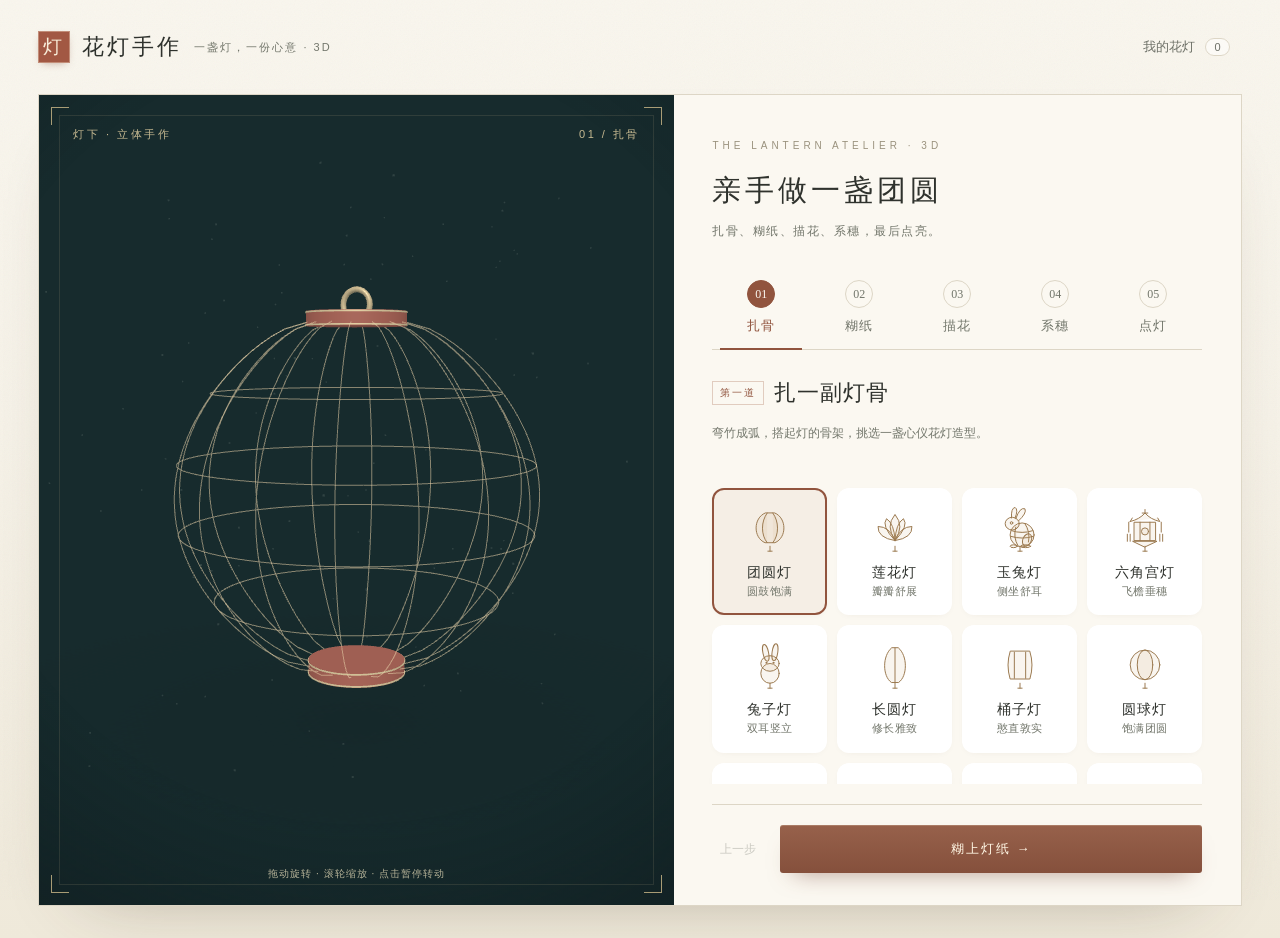
==== xhs/minitools/huadeng3d/index.html @ 3a59b7cd "花灯" ====
<!doctype html>
<html lang="zh-CN">
  <head>
    <meta charset="UTF-8" />
    <meta name="viewport" content="width=device-width, initial-scale=1.0, maximum-scale=1.0, user-scalable=no, viewport-fit=cover" />
    <title>花灯手作 · 3D 立体版</title>
    <link rel="stylesheet" href="style.css?v=20260917-result1" />
    <style>
      #artwork3d { width: 100%; height: 100%; display: block; touch-action: pan-y; cursor: grab; }
      #artwork3d:active { cursor: grabbing; }
    </style>
    <script defer src="three.min.js"></script>
    <script defer src="lantern3d.js?v=20260917-export-glow1"></script>
    <script defer src="app3d.js?v=20260917-light-first1"></script>
    <script defer src="music.js?v=20260917-music9"></script>
  </head>
  <body>
    <main class="studio">
      <header class="header">
        <div class="brand"><span class="seal">灯</span>花灯手作<small>一盏灯，一份心意 · 3D</small></div>
        <button class="quiet" id="collectionButton">我的花灯 <span id="count">0</span></button>
      </header>

      <section class="workspace" id="workshop">
        <section class="result-preview" id="resultPreview" aria-label="花灯纪念图" hidden>
          <p class="result-status" id="resultStatus" role="status">正在生成纪念图…</p>
          <img id="resultImage" width="1600" height="2000" alt="点亮后的花灯纪念图" hidden />
        </section>
        <div class="stage" id="stage">
          <div class="stage-heading"><span>灯下 · 立体手作</span><span id="stageLabel">01 / 扎灯骨</span></div>
          <div class="artwork" id="artwork"><canvas id="artwork3d"></canvas></div>
          <div class="stage-vignette" aria-hidden="true"></div>
          <div class="stage-hint" id="stageHint">拖动旋转·双指缩放·点击暂停转动</div>
        </div>

        <section class="workbench" aria-label="制作步骤">
          <div class="intro"><span class="eyebrow">THE LANTERN ATELIER · 3D</span><h2>亲手做一盏团圆</h2><p>扎骨、糊纸、描花、系穗，最后点亮。</p></div>
          <nav class="steps" id="steps" aria-label="制作进度"></nav>
          <div class="step-content">
            <div class="step-heading"><span id="stepNumber">第一道</span><h3 id="stepTitle">扎一副灯骨</h3></div>
            <p class="step-description" id="stepDescription"></p>
            <div class="options" id="options"></div>
            <div class="option-scrollbar" id="optionScrollbar" aria-hidden="true" hidden><span id="optionScrollThumb"></span></div>
            <div class="wish-fields" id="wishFields" hidden>
              <label for="lanternName">花灯名字</label>
              <input id="lanternName" maxlength="16" placeholder="春风照晚归" />
              <label for="blessing">心愿祝福</label>
              <input id="blessing" maxlength="32" placeholder="愿每次出发，都有温暖相伴" />
            </div>
          </div>
          <footer class="workbench-footer">
            <button class="back" id="backButton">上一步</button>
            <button class="primary" id="nextButton">糊上灯纸 <span>→</span></button>
            <button class="primary" id="generateButton" hidden>生成图片 →</button>
          </footer>
          <div class="result-actions" id="resultActions" hidden>
            <button class="primary" id="downloadButton">保存高清纪念图 ↓</button>
            <button class="quiet" id="saveButton">收入收藏</button>
            <button class="quiet" id="restartButton">再做一盏</button>
          </div>
        </section>
      </section>

      <section class="collection" id="collection" hidden>
        <div class="collection-heading"><div><span class="eyebrow">MY LANTERNS</span><h2>灯火可亲</h2></div><button class="quiet" id="returnButton">返回手作 →</button></div>
        <div class="collection-grid" id="collectionGrid"></div>
      </section>
      <div class="toast" id="toast" role="status" aria-live="polite"></div>
    </main>
  </body>
</html>
---- xhs/minitools/huadeng3d/style.css ----
/* 花灯手作 · 3D —— 纸墨文人风精修 */
:root {
  color-scheme: light;
  --paper: #f6f2e8;
  --card: #fbf8f1;
  --ink: #2f322d;
  --muted: #72766b;
  --line: #ddd6c6;
  --line-strong: #c8bfa9;
  --accent: #91543e;
  --accent-deep: #6f3e2c;
  --accent-wash: rgba(145, 84, 62, .07);
  --gold: #b69760;
  --stage-gold: #cfbb8a;
  --serif: 'Songti SC', 'STSong', 'SimSun', 'Noto Serif CJK SC', Georgia, serif;
  --sans: 'PingFang SC', 'Microsoft YaHei', 'Helvetica Neue', Arial, sans-serif;
  --ease: cubic-bezier(.22, .61, .36, 1);
}

* { box-sizing: border-box; }
[hidden] { display: none !important; }
body {
  margin: 0; min-height: 100vh;
  color: var(--ink); font-family: var(--sans);
  background: linear-gradient(180deg, #f9f6ee 0%, var(--paper) 46%, #efe9da 100%);
}
/* 极细的纸张肌理，让底色不再是纯平色 */
body::before {
  content: ''; position: fixed; top: 0; right: 0; bottom: 0; left: 0; z-index: 0; pointer-events: none;
  background-image: url("data:image/svg+xml,%3Csvg xmlns='http://www.w3.org/2000/svg' width='160' height='160'%3E%3Cfilter id='n'%3E%3CfeTurbulence type='fractalNoise' baseFrequency='0.85' numOctaves='2' stitchTiles='stitch'/%3E%3C/filter%3E%3Crect width='160' height='160' filter='url(%23n)' opacity='0.04'/%3E%3C/svg%3E");
}
button, input { font: inherit; }
button, a { -webkit-tap-highlight-color: transparent; }
button { cursor: pointer; border: 0; background: none; color: inherit; }
button:disabled { opacity: .35; cursor: default; }
button:focus, button:focus-visible, a:focus, a:focus-visible { outline: 2px solid var(--accent); outline-offset: 4px; }
.studio { position: relative; z-index: 1; max-width: 1400px; margin: auto; padding: 0 3vw 32px; padding: 0 clamp(24px, 3vw, 42px) 32px; }

/* ---------- 页头 ---------- */
.header { height: 94px; display: flex; align-items: center; justify-content: space-between; }
.brand { display: flex; align-items: center; gap: 12px; color: var(--ink); text-decoration: none; font-family: var(--serif); font-size: 22px; letter-spacing: 3px; transition: opacity .2s var(--ease); }
.brand:hover { opacity: .82; }
.seal {
  display: inline-grid; place-items: center; min-width: 30px;
  background: #a25843; color: #f8ecd8; padding: 3px 5px; font-size: 19px;
  box-shadow: inset 0 0 0 1px rgba(255, 240, 220, .35), 0 3px 8px -4px rgba(120, 60, 40, .5);
}
.brand small { font-family: var(--sans); color: var(--muted); font-size: 11px; letter-spacing: 2px; margin-left: 14px; }
.quiet { color: #6e7168; padding: 12px; font-size: 13px; transition: color .2s var(--ease); }
.quiet:hover { color: var(--accent); }
#count { margin-left: 7px; border: 1px solid var(--line); background: rgba(255, 255, 255, .5); padding: 2px 8px; border-radius: 20px; font-size: 11px; }

/* ---------- 展示舞台（3D 渲染区） ---------- */
.workspace {
  display: grid; grid-template-columns: 1.12fr 1fr; min-height: 700px;
  border: 1px solid var(--line); background: var(--card);
  box-shadow: 0 30px 70px -50px rgba(70, 55, 35, .45);
}
.stage { position: relative; min-width: 0; overflow: hidden; background: #172b2d; display: flex; flex-direction: column; align-items: center; }
/* 暗角渐晕，让视线聚在灯体上 */
.stage-vignette { position: absolute; top: 0; right: 0; bottom: 0; left: 0; z-index: 0; pointer-events: none; background: radial-gradient(120% 92% at 50% 42%, transparent 52%, rgba(5, 13, 16, .55) 100%); }
/* 装裱式边框：外层四角记号 + 内层细线 */
.stage::after { content: ''; position: absolute; top: 20px; right: 20px; bottom: 20px; left: 20px; border: 1px solid rgba(213, 195, 147, .13); pointer-events: none; z-index: 1; }
.stage::before {
  content: ''; position: absolute; top: 12px; right: 12px; bottom: 12px; left: 12px; z-index: 1; pointer-events: none; opacity: .8;
  background:
    linear-gradient(var(--stage-gold), var(--stage-gold)) left top / 18px 1px,
    linear-gradient(var(--stage-gold), var(--stage-gold)) left top / 1px 18px,
    linear-gradient(var(--stage-gold), var(--stage-gold)) right top / 18px 1px,
    linear-gradient(var(--stage-gold), var(--stage-gold)) right top / 1px 18px,
    linear-gradient(var(--stage-gold), var(--stage-gold)) left bottom / 18px 1px,
    linear-gradient(var(--stage-gold), var(--stage-gold)) left bottom / 1px 18px,
    linear-gradient(var(--stage-gold), var(--stage-gold)) right bottom / 18px 1px,
    linear-gradient(var(--stage-gold), var(--stage-gold)) right bottom / 1px 18px;
  background-repeat: no-repeat;
}
.stage-heading { position: absolute; top: 32px; left: 34px; right: 34px; z-index: 1; display: flex; justify-content: space-between; color: #c6b991; font-size: 11px; letter-spacing: 2.5px; }
.stage-hint { position: absolute; bottom: 24px; left: 16px; right: 16px; text-align: center; color: #b5b297; font-size: 10px; letter-spacing: 1px; z-index: 1; pointer-events: none; }
.artwork { position: relative; width: 100%; height: 620px; flex: 1 1 auto; min-height: 0; margin-top: 14px; touch-action: pan-y; }
.artwork svg { width: 100%; height: 100%; display: block; }
.stage-caption { position: relative; z-index: 1; color: #eddfbc; text-align: center; flex: 0 0 auto; margin: 0 32px 72px; max-width: calc(100% - 64px); overflow-wrap: anywhere; }
.stage-caption h1 { font-family: var(--serif); font-weight: 400; font-size: 25px; letter-spacing: 5px; margin: 0 0 12px; }
.stage-caption p { color: #a6ad9c; font-size: 12px; letter-spacing: 1.5px; margin: 0; line-height: 1.7; }
.suspended { transform-origin: 300px 28px; animation: sway 7s ease-in-out infinite; }
.tassel-swing { transform-origin: 300px 436px; animation: sway 4.4s ease-in-out infinite reverse; }
.illuminate .suspended { animation: ignite 1.4s ease-out, sway 7s 1.4s ease-in-out infinite; }
@keyframes sway { 0%, 100% { transform: rotate(-.6deg); } 50% { transform: rotate(.6deg); } }
@keyframes ignite { from { filter: brightness(.4); } 60% { filter: brightness(1.25); } to { filter: brightness(1); } }

/* ---------- 工作台 ---------- */
.workbench { display: flex; flex-direction: column; padding: 40px 3vw 32px; padding: 40px clamp(24px, 3vw, 44px) 32px; min-width: 0; }
.eyebrow { font-size: 10px; color: #9a927e; letter-spacing: 4px; }
.intro h2 { font-family: var(--serif); font-size: 29px; font-weight: 400; letter-spacing: 4px; margin: 18px 0 12px; }
.intro p { color: var(--muted); font-size: 12px; letter-spacing: 1.5px; }
.steps { display: flex; margin: 28px 0; border-bottom: 1px solid var(--line); }
.steps button { flex: 1; min-width: 0; display: flex; flex-direction: column; align-items: center; gap: 9px; padding: 0 0 14px; font-size: 13px; letter-spacing: 1px; color: var(--muted); position: relative; transition: color .25s var(--ease); }
.steps button:hover { color: #5c5f55; }
.steps button.active { color: var(--accent); }
.steps button::after { content: ''; position: absolute; height: 2px; bottom: -1px; left: 8px; right: 8px; background: var(--accent); transform: scaleX(0); transform-origin: left center; transition: transform .3s var(--ease); }
.steps button.active::after { transform: scaleX(1); }
.steps b { display: grid; place-items: center; width: 28px; height: 28px; border: 1px solid var(--line); border-radius: 50%; font-family: Georgia, var(--serif); font-size: 12px; font-weight: 400; letter-spacing: 0; }
.steps button.active b { color: var(--card); background: var(--accent); border-color: var(--accent); }
.steps button.done b { border-color: #b8a18b; color: var(--accent); background: var(--accent-wash); }
.step-content { flex: 1; }
/* 步骤切换时的轻进场上移 */
.step-content.enter > * { animation: rise .32s var(--ease) both; }
.step-content.enter > :nth-child(2) { animation-delay: .05s; }
.step-content.enter > :nth-child(3) { animation-delay: .1s; }
.step-content.enter > :nth-child(4) { animation-delay: .15s; }
@keyframes rise { from { opacity: 0; transform: translateY(8px); } to { opacity: 1; transform: none; } }
.step-heading { display: flex; align-items: center; gap: 10px; }
.step-heading span { color: var(--accent); font-size: 10px; letter-spacing: 2px; border: 1px solid rgba(178, 124, 97, .35); padding: 4px 7px; }
.step-heading h3 { margin: 0; font-family: var(--serif); font-weight: 400; font-size: 22px; letter-spacing: 1px; }
.step-description { color: var(--muted); font-size: 12px; line-height: 1.9; min-height: 44px; margin: 14px 0 22px; }

/* ---------- 选项卡 ---------- */
/* 选项放进固定高度的框内独立滚动：滑动只滚选项，画布与其他区域不动 */
.options {
  display: grid; grid-template-columns: repeat(4, minmax(0, 1fr)); grid-gap: 10px;
  max-height: 300px; overflow-y: auto; align-content: start;
  padding: 4px; margin: -4px; /* 补偿滚动条占位，避免布局跳动 */
  scrollbar-width: thin; scrollbar-color: var(--line-strong) transparent;
  overscroll-behavior: contain; /* 滚到头不带动整页 */
}
.option {
  position: relative;
  border: 2px solid transparent;
  background: #fff;
  padding: 16px 8px 14px;
  text-align: center;
  display: flex;
  flex-direction: column;
  align-items: center;
  justify-content: flex-start;
  gap: 10px;
  min-height: 120px;
  overflow: hidden;
  border-radius: 12px;
  box-shadow: 0 2px 10px -6px rgba(65, 50, 34, .15);
  transition: border-color .2s var(--ease), background-color .2s var(--ease), transform .15s var(--ease);
}
.option:hover { border-color: rgba(145, 84, 62, .3); }
.option:active { transform: translateY(1px); }
.option.selected {
  border-color: var(--accent);
  background: rgba(145, 84, 62, .06);
}
.option .sample {
  flex: 0 0 auto;
  width: 100%;
  height: 48px;
  display: grid;
  place-items: center;
  color: #9b7950;
  font-family: var(--serif);
  font-size: 28px;
}
.option .swatch {
  width: 36px; height: 36px;
  border-radius: 50%;
  box-shadow: inset 0 0 0 1px rgba(0, 0, 0, .1), 0 2px 8px -3px rgba(60, 45, 30, .3);
}
.option strong {
  font-size: 14px;
  font-weight: 500;
  display: block;
  letter-spacing: 1px;
  color: var(--ink);
}
.option small {
  color: var(--muted);
  display: block;
  font-size: 11px;
  margin-top: 2px;
  letter-spacing: .5px;
  line-height: 1.4;
}
.option .frame-sample { width: 48px; height: 48px; }
.frame-sample svg { display: block; width: 100%; height: 100%; }

/* ---------- 心愿输入 ---------- */
.wish-fields label { display: block; font-size: 12px; color: #737769; margin: 12px 0 8px; letter-spacing: 1px; }
.wish-fields input {
  width: 100%; background: transparent; border: 0; border-bottom: 1px solid #e2dccf;
  padding: 8px 0; font-size: 13px; color: var(--ink); border-radius: 0;
  transition: border-color .2s var(--ease);
}
.wish-fields input::placeholder { color: #b3b0a3; }
.wish-fields input:focus { outline: 0; }

/* ---------- 底部操作 ---------- */
.workbench-footer { display: flex; gap: 16px; margin-top: 24px; padding-top: 20px; border-top: 1px solid var(--line); align-items: center; }
.primary {
  background: linear-gradient(180deg, #97614b 0%, #85503c 100%); color: #fff6e4;
  min-height: 48px; padding: 12px 24px; font-size: 13px; letter-spacing: 2px; border-radius: 3px;
  box-shadow: 0 12px 24px -14px rgba(113, 63, 46, .6), inset 0 1px 0 rgba(255, 240, 220, .18);
  transition: transform .18s var(--ease), box-shadow .18s var(--ease), filter .18s var(--ease);
}
.primary:hover { filter: brightness(1.05); transform: translateY(-1px); box-shadow: 0 16px 28px -14px rgba(113, 63, 46, .65), inset 0 1px 0 rgba(255, 240, 220, .22); }
.primary:active { transform: translateY(0); filter: brightness(.96); }
.workbench-footer .primary { flex: 1; }
.back { padding: 14px 8px; color: var(--muted); font-size: 12px; transition: color .2s var(--ease); }
.back:hover:not(:disabled) { color: var(--accent); }
.result-actions { display: flex; gap: 4px; flex-wrap: wrap; margin-top: 20px; }
.result-actions .primary { width: 100%; margin-bottom: 7px; }
.export-note { width: 100%; text-align: center; color: #84877d; font-size: 11px; line-height: 1.7; letter-spacing: 1px; margin: 2px 0 10px; }

/* ---------- 收藏 ---------- */
.collection { padding-top: 24px; }
.collection-heading { display: flex; justify-content: space-between; align-items: center; }
.collection h2 { font-family: var(--serif); font-weight: 400; letter-spacing: 3px; }
.collection-grid { display: grid; grid-template-columns: repeat(3, 1fr); grid-gap: 20px; margin-top: 20px; }
.collection-grid > p { grid-column: 1 / -1; padding: 64px 20px; text-align: center; color: var(--muted); border: 1px dashed var(--line-strong); }
.saved { border: 1px solid var(--line); background: var(--card); padding: 12px; min-width: 0; transition: border-color .2s var(--ease), box-shadow .2s var(--ease); }
.saved:hover { border-color: var(--line-strong); box-shadow: 0 14px 30px -22px rgba(70, 55, 35, .4); }
.saved img { width: 100%; aspect-ratio: 3 / 4; object-fit: contain; background: #172b2d; }
.saved h3 { font-size: 15px; font-weight: 400; letter-spacing: 1px; overflow-wrap: anywhere; }
.saved p { font-size: 12px; color: var(--muted); overflow-wrap: anywhere; }

/* ---------- 轻提示 ---------- */
.toast {
  position: fixed; bottom: 22px; left: 50%; transform: translateX(-50%) translateY(10px);
  padding: 12px 22px; background: rgba(30, 41, 36, .92);
  -webkit-backdrop-filter: blur(8px); backdrop-filter: blur(8px);
  color: #f6ecd6; border: 1px solid rgba(246, 236, 214, .14); border-radius: 4px;
  font-size: 12px; letter-spacing: 1px; max-width: 90vw; z-index: 5;
  opacity: 0; pointer-events: none; box-shadow: 0 16px 36px -16px rgba(0, 0, 0, .45);
  transition: opacity .28s var(--ease), transform .28s var(--ease);
}
.toast.visible { opacity: 1; transform: translateX(-50%) translateY(0); }

/* ---------- 移动端（小红书内为主场景） ---------- */
@media (max-width: 760px) {
  :root {
    --paper: #f9f4dc;
    --card: #fffdf7;
    --accent: #8e443d;
    --accent-deep: #71332e;
    --line: #e2dccf;
    --line-strong: #cfc5b3;
  }
  /* 手机端采用「预览 + 当前步骤 + 底部操作」三层结构。 */
  html, body { height: 100%; overflow: hidden; }
  .studio {
    padding: calc(36px + var(--safe-area-inset-top, env(safe-area-inset-top, 0px))) 0 0;
    height: 100%; height: 100dvh; display: flex; flex-direction: column;
  }
  body::before { display: none; }
  .header { height: 52px; padding: 0 16px; flex: 0 0 auto; }
  .brand { font-size: 17px; letter-spacing: 1.5px; gap: 8px; }
  .brand small { display: none; }
  .seal { font-size: 14px; min-width: 28px; height: 28px; padding: 2px 4px; border-radius: 6px; }
  #collectionButton {
    min-height: 40px; padding: 7px 4px; border: 0;
    border-radius: 0; background: transparent; color: #68675f;
  }
  #count { margin-left: 4px; padding: 1px 6px; background: #fff; }
  .workspace { display: flex; flex-direction: column; border: 0; box-shadow: none; min-height: 0; flex: 1; background: transparent; }
  .stage {
    flex: 0 0 clamp(260px, 40svh, 360px); min-height: 0; margin: 0 12px;
    border-radius: 16px; box-shadow: 0 14px 34px -24px rgba(10, 31, 31, .75);
  }
  .stage-heading { top: 14px; left: 18px; right: 18px; font-size: 8px; letter-spacing: 1.6px; opacity: .82; }
  .artwork { position: absolute; inset: 0; height: 100%; margin: 0; }
  .stage-hint { bottom: 14px; font-size: 10px; letter-spacing: 1px; opacity: .85; }
  .stage::after { top: 8px; right: 8px; bottom: 8px; left: 8px; border-color: rgba(213, 195, 147, .12); border-radius: 11px; }
  .stage::before { display: none; }
  .stage-vignette { background: radial-gradient(105% 90% at 50% 42%, transparent 58%, rgba(5, 13, 16, .42) 100%); }
  .workbench {
    padding: 0 14px; margin-top: 10px; background: rgba(255, 253, 247, .76);
    border-radius: 20px 20px 0 0; box-shadow: 0 -10px 28px -28px rgba(67, 54, 36, .7);
    flex: 1; display: flex; flex-direction: column; min-height: 0;
  }
  .intro { display: none; }
  .steps {
    justify-content: center; align-items: center; gap: 6px; margin: 0 0 10px;
    padding: 8px 0 6px; border-bottom: 0; flex: 0 0 auto;
  }
  .steps button {
    flex: 0 0 44px; width: 44px; min-height: 44px; padding: 0;
    flex-direction: row; justify-content: center; gap: 5px; border-radius: 22px;
    background: #f0ece3; color: #858176; font-size: 11px; letter-spacing: 0;
  }
  .steps button span { display: none; }
  .steps button.active { flex-basis: auto; width: auto; padding: 0 12px; color: #fff8ed; background: var(--accent); }
  .steps button.active span { display: inline; }
  .steps button::after { display: none; }
  .steps b { width: auto; height: auto; border: 0; border-radius: 0; font-size: 10px; flex-shrink: 0; }
  .steps button.active b { color: inherit; background: transparent; border: 0; }
  .steps button.done b { border: 0; color: var(--accent); background: transparent; }
  .steps button > * + * { margin-top: 0; margin-left: 5px; }
  .supports-flex-gap .steps button > * + * { margin-left: 0; }
  .step-heading { min-height: 28px; }
  .step-heading span { display: none; }
  .step-heading h3 { font-family: var(--sans); font-size: 18px; font-weight: 600; letter-spacing: .5px; }
  .step-description { color: #7c796f; font-size: 11px; line-height: 1.65; min-height: 0; margin: 4px 0 10px; }
  .step-content { flex: 1; display: flex; flex-direction: column; min-height: 0; }
  .option {
    min-height: 110px; padding: 12px 8px 10px; gap: 8px;
    border: 2px solid transparent; border-radius: 12px; background: #fff;
    box-shadow: 0 2px 10px -6px rgba(65, 50, 34, .18);
    flex-direction: column; justify-content: flex-start;
    text-align: center;
  }
  .option:hover { background: #fff; }
  .option.selected { border-color: var(--accent); background: rgba(145, 84, 62, .06); }
  .option .sample { flex-basis: auto; width: 100%; height: 42px; }
  .option .sample .swatch { width: 32px; height: 32px; }
  .option .frame-sample { width: 42px; height: 42px; flex-basis: auto; }
  .frame-sample svg { width: 100%; height: 100%; }
  .option strong { font-size: 13px; font-weight: 500; }
  .option small { margin-top: 2px; font-size: 10px; display: block; }
  .options {
    display: grid; grid-template-columns: none; grid-template-rows: 110px;
    grid-auto-flow: column; grid-auto-columns: minmax(85px, 22vw);
    gap: 8px; max-height: none; flex: 0 0 120px; min-height: 120px;
    padding: 2px 2px 10px; margin: 0 -2px; overflow-x: auto; overflow-y: hidden;
    background: transparent; border-radius: 0; box-shadow: none;
    scroll-snap-type: x proximity; scrollbar-width: none;
    -webkit-overflow-scrolling: touch;
  }
  .option { scroll-snap-align: start; }
  .options::-webkit-scrollbar { display: none; }
  .options.empty { display: none; flex: 0 0 auto; min-height: 0; background: none; box-shadow: none; padding: 0; margin: 0; }
  .option-scrollbar {
    position: relative; flex: 0 0 4px; height: 4px; margin: 3px 1px 8px;
    overflow: hidden; border-radius: 4px; background: rgba(207, 197, 179, .45);
  }
  .option-scrollbar span {
    position: absolute; top: 0; bottom: 0; left: 0; width: 32%; border-radius: inherit;
    background: var(--accent); box-shadow: 0 0 5px rgba(142, 68, 61, .18);
    transform: translateX(0); will-change: transform;
  }
  .wish-fields { flex: 1; }
  .workbench-footer {
    flex: 0 0 auto; gap: 10px; margin: 0 -14px;
    padding: 10px 14px calc(10px + var(--safe-area-inset-bottom, env(safe-area-inset-bottom, 0px)));
    background: rgba(249, 244, 220, .94); -webkit-backdrop-filter: blur(12px); backdrop-filter: blur(12px);
    border-top: 1px solid rgba(207, 197, 179, .72); box-shadow: 0 -10px 24px -24px rgba(50, 39, 26, .8);
  }
  .workbench-footer .back {
    min-width: 76px; min-height: 48px; padding: 0 12px; border: 1px solid var(--line-strong);
    border-radius: 12px; background: rgba(255, 255, 255, .55); color: #66645c;
  }
  .workbench-footer .primary { flex: 1; margin-left: 0; }
  .result-actions {
    flex: 0 0 auto; margin: 0 -14px;
    padding: 10px 14px calc(10px + var(--safe-area-inset-bottom, env(safe-area-inset-bottom, 0px)));
    background: rgba(249, 244, 220, .94); -webkit-backdrop-filter: blur(12px); backdrop-filter: blur(12px);
    border-top: 1px solid var(--line);
  }
  .result-actions .primary { width: 100%; margin-bottom: 0; }
  .export-note { font-size: 10px; letter-spacing: 0; margin: 3px 0 0; }
  .result-actions .quiet { flex: 1; }
  .primary { min-height: 48px; border-radius: 12px; white-space: nowrap; box-shadow: 0 10px 22px -16px rgba(113, 51, 46, .75); }
  .wish-fields label { margin-top: 6px; }
  .wish-fields { overflow-y: auto; min-height: 0; }
  .wish-fields input { font-size: 16px; }
  .step-content.wish-step .step-description { margin-bottom: 8px; }
  .step-content.wish-step .wish-fields {
    flex: 0 0 auto; overflow: visible; padding: 12px 14px;
    border: 0; border-radius: 12px; background: #fff;
    box-shadow: 0 2px 10px -6px rgba(65, 50, 34, .15);
  }
  .step-content.wish-step .wish-fields label {
    margin: 8px 0 4px; color: #8a8576; font-size: 12px; letter-spacing: .5px; font-weight: 500;
  }
  .step-content.wish-step .wish-fields label:first-child { margin-top: 0; }
  .step-content.wish-step .wish-fields input {
    padding: 6px 0; margin: 0 0 2px;
    border: 0; border-bottom: 1px solid var(--line);
    background: transparent;
    font-size: 15px;
    border-radius: 0;
    box-shadow: none;
    transition: border-color .2s var(--ease);
  }
  .step-content.wish-step .wish-fields input:focus {
    box-shadow: none;
  }
  .step-content.wish-step .wish-fields input:last-child { margin-bottom: 0; }
  .step-content.result-step .step-description { margin-bottom: 4px; }
  .collection { padding: 20px; min-height: 0; overflow-y: auto; padding-bottom: calc(20px + var(--safe-area-inset-bottom, env(safe-area-inset-bottom, 0px))); }
  .collection-grid { grid-template-columns: repeat(2, minmax(0, 1fr)); gap: 10px; }
}

/* 短屏和软键盘弹出时，允许页面滚动以保证输入与操作可达。 */
@media (max-width: 760px) and (max-height: 680px) {
  .header { height: 46px; }
  .stage { flex-basis: 245px; }
  .workbench { margin-top: 7px; }
  .steps { margin-bottom: 6px; padding-top: 6px; padding-bottom: 4px; }
  .step-description { margin-bottom: 7px; }
}

@media (prefers-reduced-motion: reduce) {
  .suspended, .tassel-swing, .illuminate .suspended { animation: none; }
  .step-content.enter > * { animation: none; }
  .option, .primary, .quiet, .back, .steps button, .steps button::after, .toast { transition: none; }
}

/* ---------- Chrome 61 兼容层：flex gap 用 margin 基线，能力检测通过后切回 gap ---------- */
.brand > * + * { margin-left: 12px; }
.steps button > * + * { margin-top: 9px; }
.step-heading > * + * { margin-left: 10px; }
.option > * + * { margin-left: 11px; }
.workbench-footer > * + * { margin-left: 16px; }
.result-actions .quiet + .quiet { margin-left: 4px; }
.supports-flex-gap .brand > * + *,
.supports-flex-gap .step-heading > * + *,
.supports-flex-gap .option > * + *,
.supports-flex-gap .workbench-footer > * + * { margin-left: 0; }
.supports-flex-gap .steps button > * + * { margin-top: 0; }
.supports-flex-gap .result-actions .quiet + .quiet { margin-left: 0; }

/* WebGL 不可用时的兜底提示 */
.workspace.is-completed {
  display: flex; flex-direction: column; min-height: 0;
  width: 100%; max-width: 560px; margin: 0 auto;
  border: 0; background: transparent; box-shadow: none;
}
.is-completed .stage,
.is-completed .intro,
.is-completed .steps,
.is-completed .step-content { display: none; }
.result-preview {
  flex: 0 0 auto; overflow: hidden; border-radius: 16px;
  background: #102426; color: #f6ecd5;
}
.result-heading { padding: 28px 18px 22px; text-align: center; }
.result-heading h2 {
  margin: 0 0 12px; font-family: var(--serif); font-size: 26px;
  font-weight: 400; line-height: 1.5; letter-spacing: 0;
}
.result-heading p { margin: 0; color: #c7c4ad; font-size: 14px; line-height: 1.8; letter-spacing: 0; }
#resultImage { display: block; width: 100%; height: auto; }
.result-status { min-height: 240px; padding: 60px 24px; text-align: center; color: #c7c4ad; }
.is-completed .workbench {
  flex: 0 0 auto; margin: 16px 0 0; padding: 0;
  background: transparent; border-radius: 0; box-shadow: none;
}
@media (max-width: 760px) {
  .workspace.is-completed {
    overflow-y: auto; -webkit-overflow-scrolling: touch;
    padding: 12px 12px 0; max-width: none;
  }
  .result-heading h2 { font-size: 24px; }
  .result-heading p { font-size: 13px; }
  .is-completed .result-actions { margin: 0; }
}

.webgl-fallback {
  position: absolute; top: 0; right: 0; bottom: 0; left: 0;
  display: flex; align-items: center; justify-content: center;
  color: #c6b991; font-size: 13px; letter-spacing: 1px; text-align: center; padding: 24px;
}
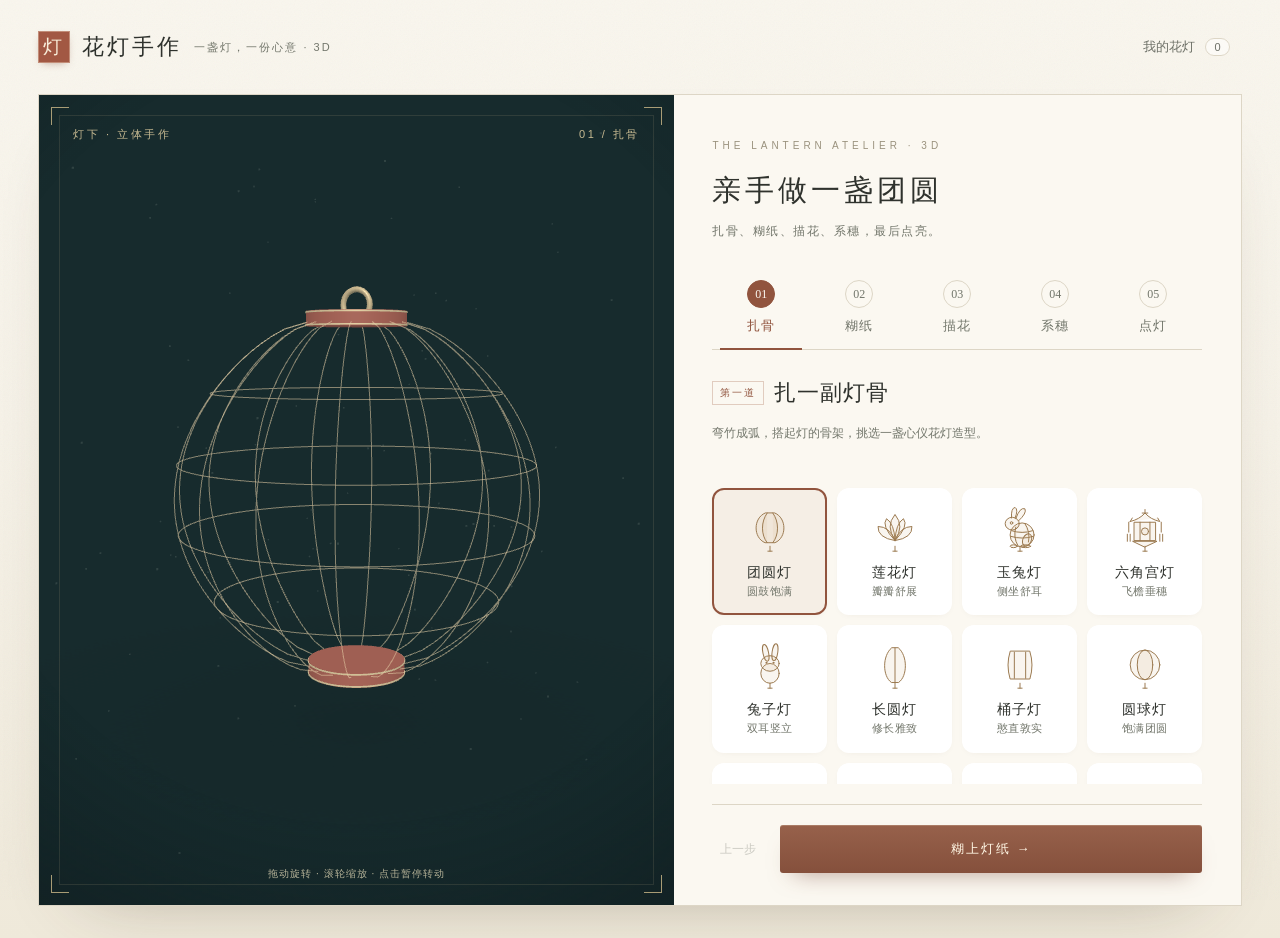
==== commit 3a495abb: "花灯" ====
--- a/xhs/minitools/huadeng3d/index.html
+++ b/xhs/minitools/huadeng3d/index.html
@@ -4,14 +4,14 @@
     <meta charset="UTF-8" />
     <meta name="viewport" content="width=device-width, initial-scale=1.0, maximum-scale=1.0, user-scalable=no, viewport-fit=cover" />
     <title>花灯手作 · 3D 立体版</title>
-    <link rel="stylesheet" href="style.css?v=20260917-result1" />
+    <link rel="stylesheet" href="style.css?v=20260917-collection-sticky1" />
     <style>
       #artwork3d { width: 100%; height: 100%; display: block; touch-action: pan-y; cursor: grab; }
       #artwork3d:active { cursor: grabbing; }
     </style>
     <script defer src="three.min.js"></script>
     <script defer src="lantern3d.js?v=20260917-export-glow1"></script>
-    <script defer src="app3d.js?v=20260917-light-first1"></script>
+    <script defer src="app3d.js?v=20260917-header-toggle1"></script>
     <script defer src="music.js?v=20260917-music9"></script>
   </head>
   <body>
@@ -62,7 +62,7 @@
       </section>
 
       <section class="collection" id="collection" hidden>
-        <div class="collection-heading"><div><span class="eyebrow">MY LANTERNS</span><h2>灯火可亲</h2></div><button class="quiet" id="returnButton">返回手作 →</button></div>
+        <div class="collection-heading"><div><span class="eyebrow">MY LANTERNS</span><h2>灯火可亲</h2></div><button class="quiet" id="returnButton" hidden>← 返回手作</button></div>
         <div class="collection-grid" id="collectionGrid"></div>
       </section>
       <div class="toast" id="toast" role="status" aria-live="polite"></div>
--- a/xhs/minitools/huadeng3d/style.css
+++ b/xhs/minitools/huadeng3d/style.css
@@ -207,8 +207,14 @@
 
 /* ---------- 收藏 ---------- */
 .collection { padding-top: 24px; }
-.collection-heading { display: flex; justify-content: space-between; align-items: center; }
-.collection h2 { font-family: var(--serif); font-weight: 400; letter-spacing: 3px; }
+.collection-heading {
+  display: flex; justify-content: space-between; align-items: center;
+  position: sticky; top: 0; z-index: 2;
+  padding-bottom: 12px; margin-bottom: 8px;
+  background: linear-gradient(180deg, var(--paper) 70%, rgba(246, 242, 232, 0) 100%);
+}
+.collection-heading h2 { margin-right: auto; }
+.collection h2 { font-family: var(--serif); font-weight: 400; letter-spacing: 3px; margin: 6px 0 0; }
 .collection-grid { display: grid; grid-template-columns: repeat(3, 1fr); grid-gap: 20px; margin-top: 20px; }
 .collection-grid > p { grid-column: 1 / -1; padding: 64px 20px; text-align: center; color: var(--muted); border: 1px dashed var(--line-strong); }
 .saved { border: 1px solid var(--line); background: var(--card); padding: 12px; min-width: 0; transition: border-color .2s var(--ease), box-shadow .2s var(--ease); }
@@ -380,8 +386,20 @@
   }
   .step-content.wish-step .wish-fields input:last-child { margin-bottom: 0; }
   .step-content.result-step .step-description { margin-bottom: 4px; }
-  .collection { padding: 20px; min-height: 0; overflow-y: auto; padding-bottom: calc(20px + var(--safe-area-inset-bottom, env(safe-area-inset-bottom, 0px))); }
-  .collection-grid { grid-template-columns: repeat(2, minmax(0, 1fr)); gap: 10px; }
+  .collection { padding: 0 16px 16px; min-height: 0; overflow-y: auto; padding-bottom: calc(16px + var(--safe-area-inset-bottom, env(safe-area-inset-bottom, 0px))); }
+  .collection-heading {
+    padding: 16px 0 10px; margin-bottom: 4px;
+    background: linear-gradient(180deg, var(--paper) 65%, rgba(249, 244, 220, 0) 100%);
+  }
+  .collection-heading .eyebrow { font-size: 9px; letter-spacing: 3px; }
+  .collection-heading h2 { font-size: 22px; margin-top: 4px; }
+  #returnButton {
+    padding: 8px 12px; font-size: 12px; color: var(--accent);
+    border: 1px solid rgba(142, 68, 61, .25); border-radius: 20px;
+    background: rgba(255, 255, 255, .6);
+  }
+  #returnButton:hover { background: rgba(255, 255, 255, .9); }
+  .collection-grid { grid-template-columns: repeat(2, minmax(0, 1fr)); gap: 10px; margin-top: 4px; }
 }
 
 /* 短屏和软键盘弹出时，允许页面滚动以保证输入与操作可达。 */
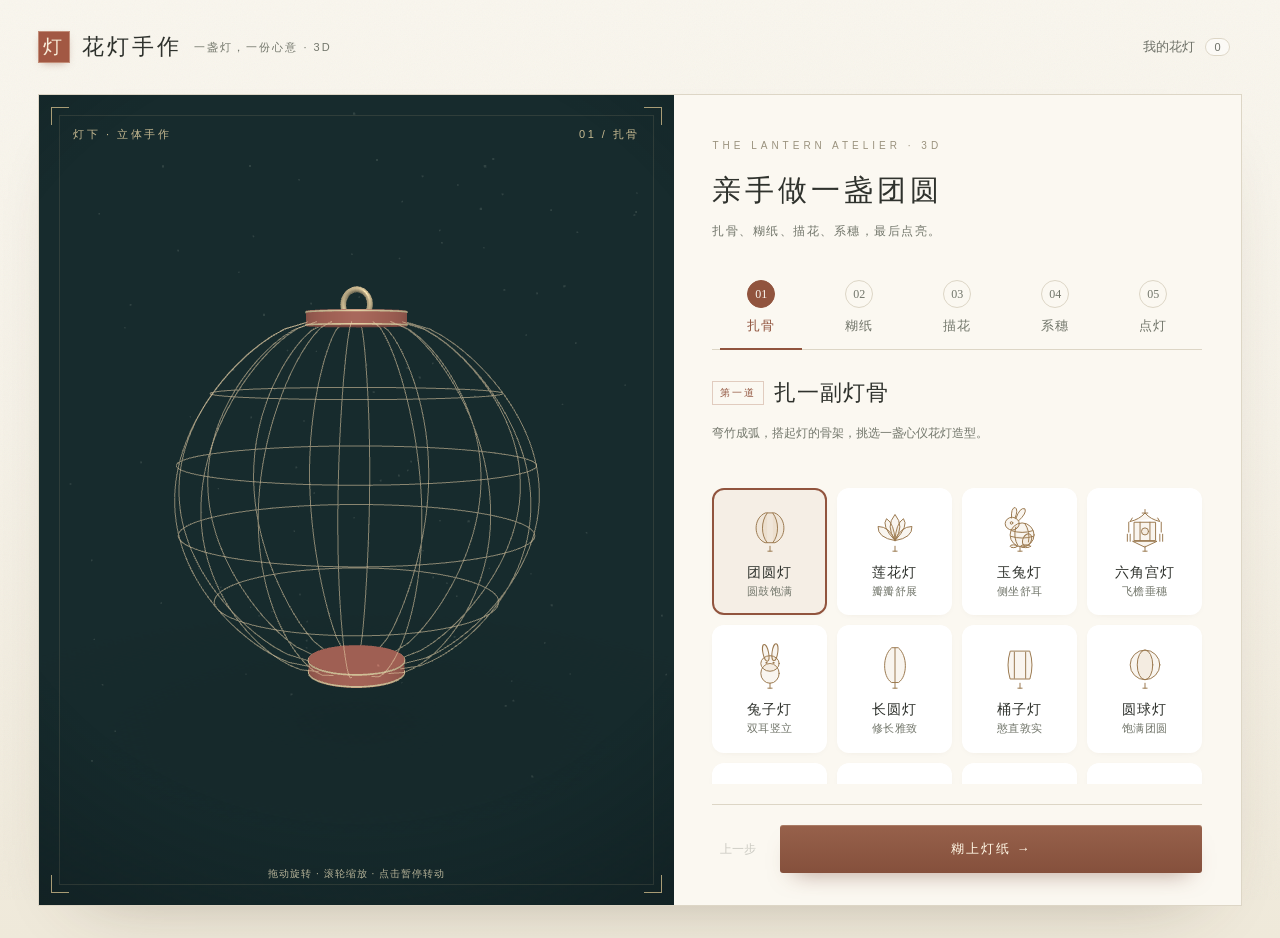
==== commit 5105990b: "花灯" ====
--- a/xhs/minitools/huadeng3d/index.html
+++ b/xhs/minitools/huadeng3d/index.html
@@ -4,7 +4,7 @@
     <meta charset="UTF-8" />
     <meta name="viewport" content="width=device-width, initial-scale=1.0, maximum-scale=1.0, user-scalable=no, viewport-fit=cover" />
     <title>花灯手作 · 3D 立体版</title>
-    <link rel="stylesheet" href="style.css?v=20260917-collection-sticky1" />
+    <link rel="stylesheet" href="style.css?v=20260917-borderless1" />
     <style>
       #artwork3d { width: 100%; height: 100%; display: block; touch-action: pan-y; cursor: grab; }
       #artwork3d:active { cursor: grabbing; }
--- a/xhs/minitools/huadeng3d/style.css
+++ b/xhs/minitools/huadeng3d/style.css
@@ -48,6 +48,8 @@
 .brand small { font-family: var(--sans); color: var(--muted); font-size: 11px; letter-spacing: 2px; margin-left: 14px; }
 .quiet { color: #6e7168; padding: 12px; font-size: 13px; transition: color .2s var(--ease); }
 .quiet:hover { color: var(--accent); }
+#collectionButton:focus:not(:focus-visible),
+#returnButton:focus:not(:focus-visible) { outline: none; }
 #count { margin-left: 7px; border: 1px solid var(--line); background: rgba(255, 255, 255, .5); padding: 2px 8px; border-radius: 20px; font-size: 11px; }
 
 /* ---------- 展示舞台（3D 渲染区） ---------- */
@@ -395,10 +397,10 @@
   .collection-heading h2 { font-size: 22px; margin-top: 4px; }
   #returnButton {
     padding: 8px 12px; font-size: 12px; color: var(--accent);
-    border: 1px solid rgba(142, 68, 61, .25); border-radius: 20px;
-    background: rgba(255, 255, 255, .6);
-  }
-  #returnButton:hover { background: rgba(255, 255, 255, .9); }
+    border: 0; border-radius: 0;
+    background: transparent;
+  }
+  #returnButton:hover { background: transparent; }
   .collection-grid { grid-template-columns: repeat(2, minmax(0, 1fr)); gap: 10px; margin-top: 4px; }
 }
 
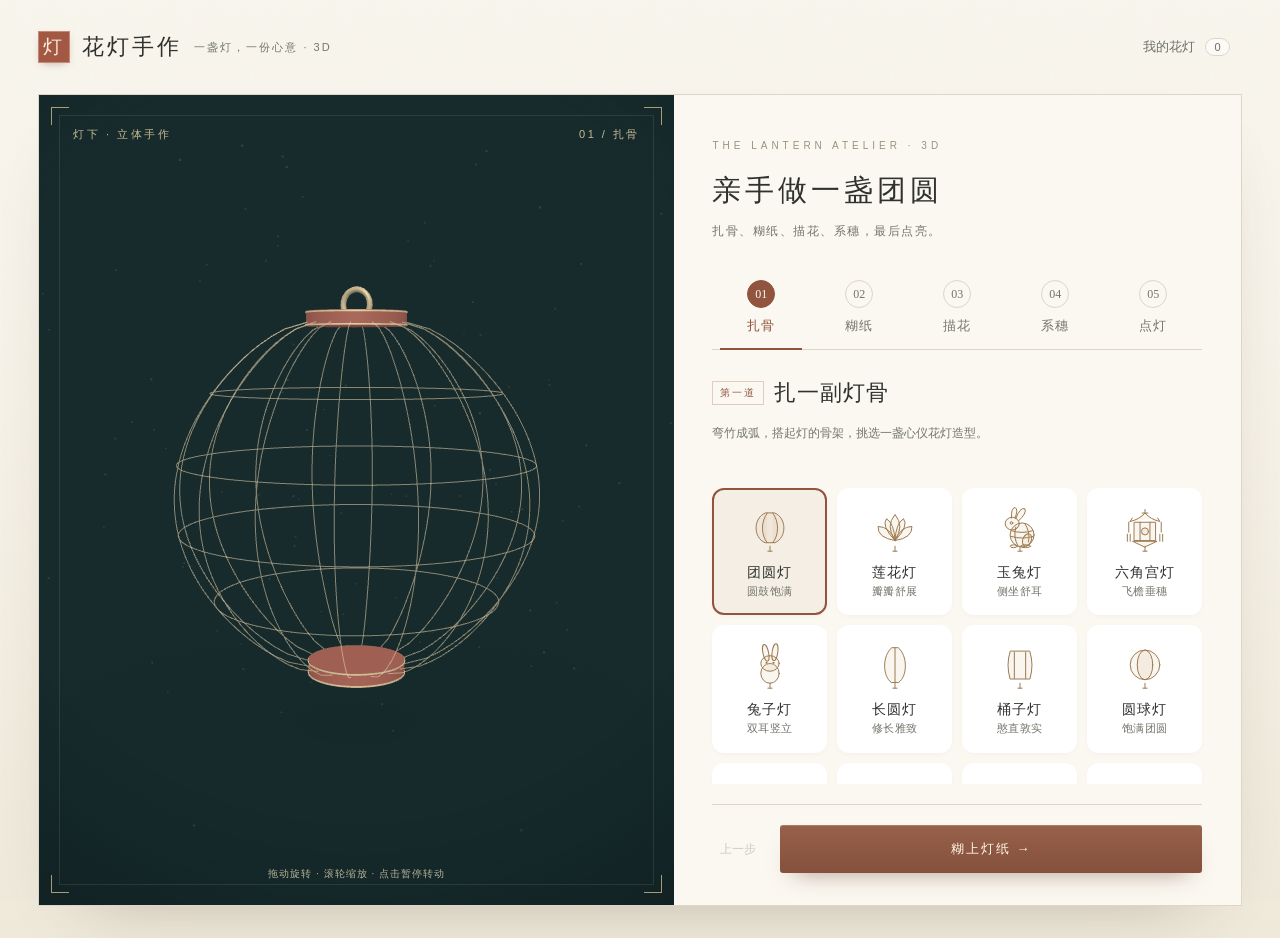
==== commit ea1bdad8: "花灯" ====
--- a/xhs/minitools/huadeng3d/index.html
+++ b/xhs/minitools/huadeng3d/index.html
@@ -11,7 +11,7 @@
     </style>
     <script defer src="three.min.js"></script>
     <script defer src="lantern3d.js?v=20260917-export-glow1"></script>
-    <script defer src="app3d.js?v=20260917-header-toggle1"></script>
+    <script defer src="app3d.js?v=20260917-lit-panel1"></script>
     <script defer src="music.js?v=20260917-music9"></script>
   </head>
   <body>
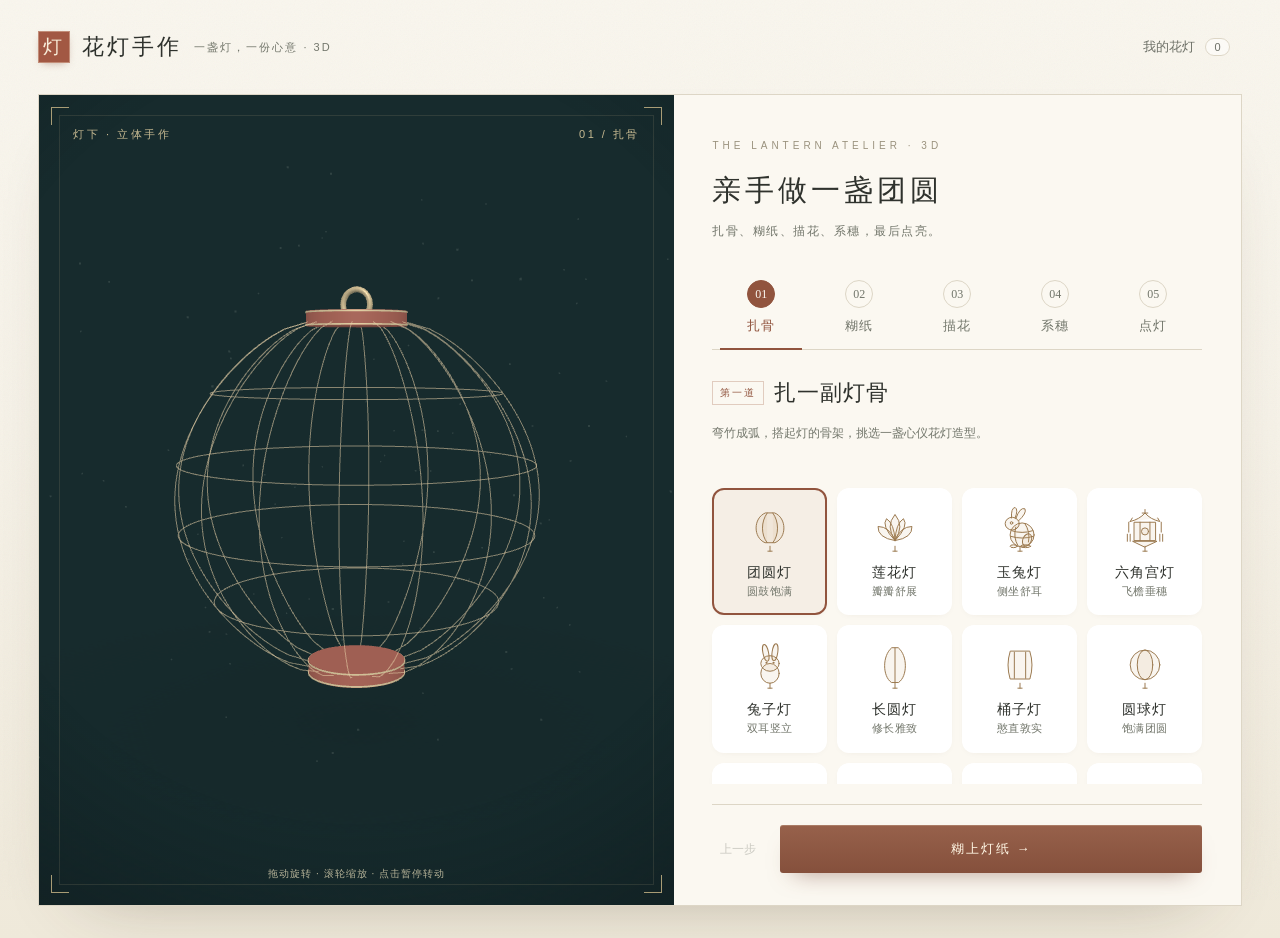
==== commit 41547d97: "花灯" ====
--- a/xhs/minitools/huadeng3d/index.html
+++ b/xhs/minitools/huadeng3d/index.html
@@ -4,7 +4,7 @@
     <meta charset="UTF-8" />
     <meta name="viewport" content="width=device-width, initial-scale=1.0, maximum-scale=1.0, user-scalable=no, viewport-fit=cover" />
     <title>花灯手作 · 3D 立体版</title>
-    <link rel="stylesheet" href="style.css?v=20260917-borderless1" />
+    <link rel="stylesheet" href="style.css?v=20260917-opaque-heading1" />
     <style>
       #artwork3d { width: 100%; height: 100%; display: block; touch-action: pan-y; cursor: grab; }
       #artwork3d:active { cursor: grabbing; }
--- a/xhs/minitools/huadeng3d/style.css
+++ b/xhs/minitools/huadeng3d/style.css
@@ -213,7 +213,7 @@
   display: flex; justify-content: space-between; align-items: center;
   position: sticky; top: 0; z-index: 2;
   padding-bottom: 12px; margin-bottom: 8px;
-  background: linear-gradient(180deg, var(--paper) 70%, rgba(246, 242, 232, 0) 100%);
+  background: var(--paper);
 }
 .collection-heading h2 { margin-right: auto; }
 .collection h2 { font-family: var(--serif); font-weight: 400; letter-spacing: 3px; margin: 6px 0 0; }
@@ -391,7 +391,7 @@
   .collection { padding: 0 16px 16px; min-height: 0; overflow-y: auto; padding-bottom: calc(16px + var(--safe-area-inset-bottom, env(safe-area-inset-bottom, 0px))); }
   .collection-heading {
     padding: 16px 0 10px; margin-bottom: 4px;
-    background: linear-gradient(180deg, var(--paper) 65%, rgba(249, 244, 220, 0) 100%);
+    background: var(--paper);
   }
   .collection-heading .eyebrow { font-size: 9px; letter-spacing: 3px; }
   .collection-heading h2 { font-size: 22px; margin-top: 4px; }
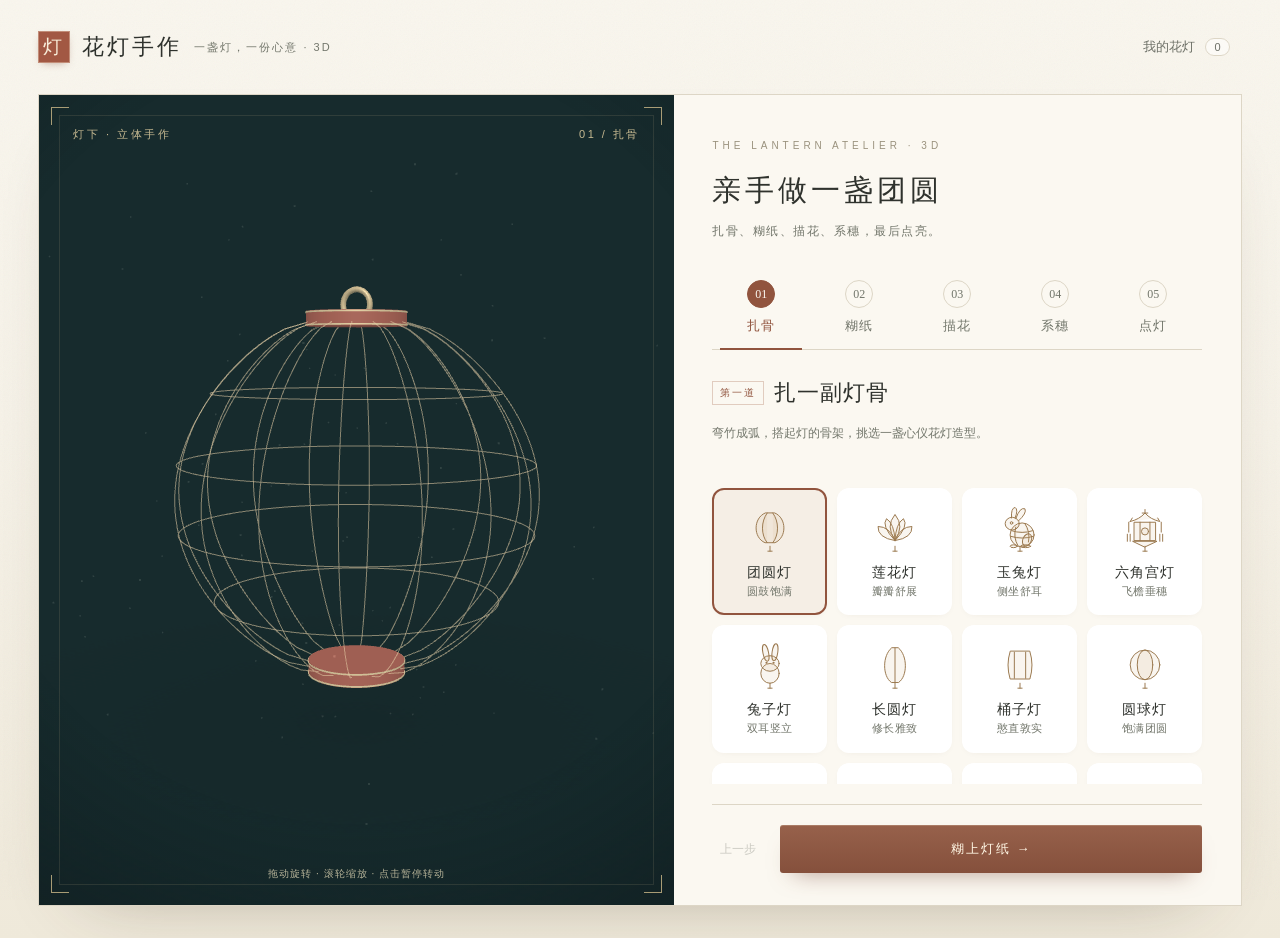
==== commit c24171a0: "花灯" ====
--- a/xhs/minitools/huadeng3d/index.html
+++ b/xhs/minitools/huadeng3d/index.html
@@ -4,15 +4,15 @@
     <meta charset="UTF-8" />
     <meta name="viewport" content="width=device-width, initial-scale=1.0, maximum-scale=1.0, user-scalable=no, viewport-fit=cover" />
     <title>花灯手作 · 3D 立体版</title>
-    <link rel="stylesheet" href="style.css?v=20260917-opaque-heading1" />
+    <link rel="stylesheet" href="style.css" />
     <style>
       #artwork3d { width: 100%; height: 100%; display: block; touch-action: pan-y; cursor: grab; }
       #artwork3d:active { cursor: grabbing; }
     </style>
     <script defer src="three.min.js"></script>
-    <script defer src="lantern3d.js?v=20260917-export-glow1"></script>
-    <script defer src="app3d.js?v=20260917-lit-panel1"></script>
-    <script defer src="music.js?v=20260917-music9"></script>
+    <script defer src="lantern3d.js"></script>
+    <script defer src="app3d.js"></script>
+    <script defer src="music.js"></script>
   </head>
   <body>
     <main class="studio">
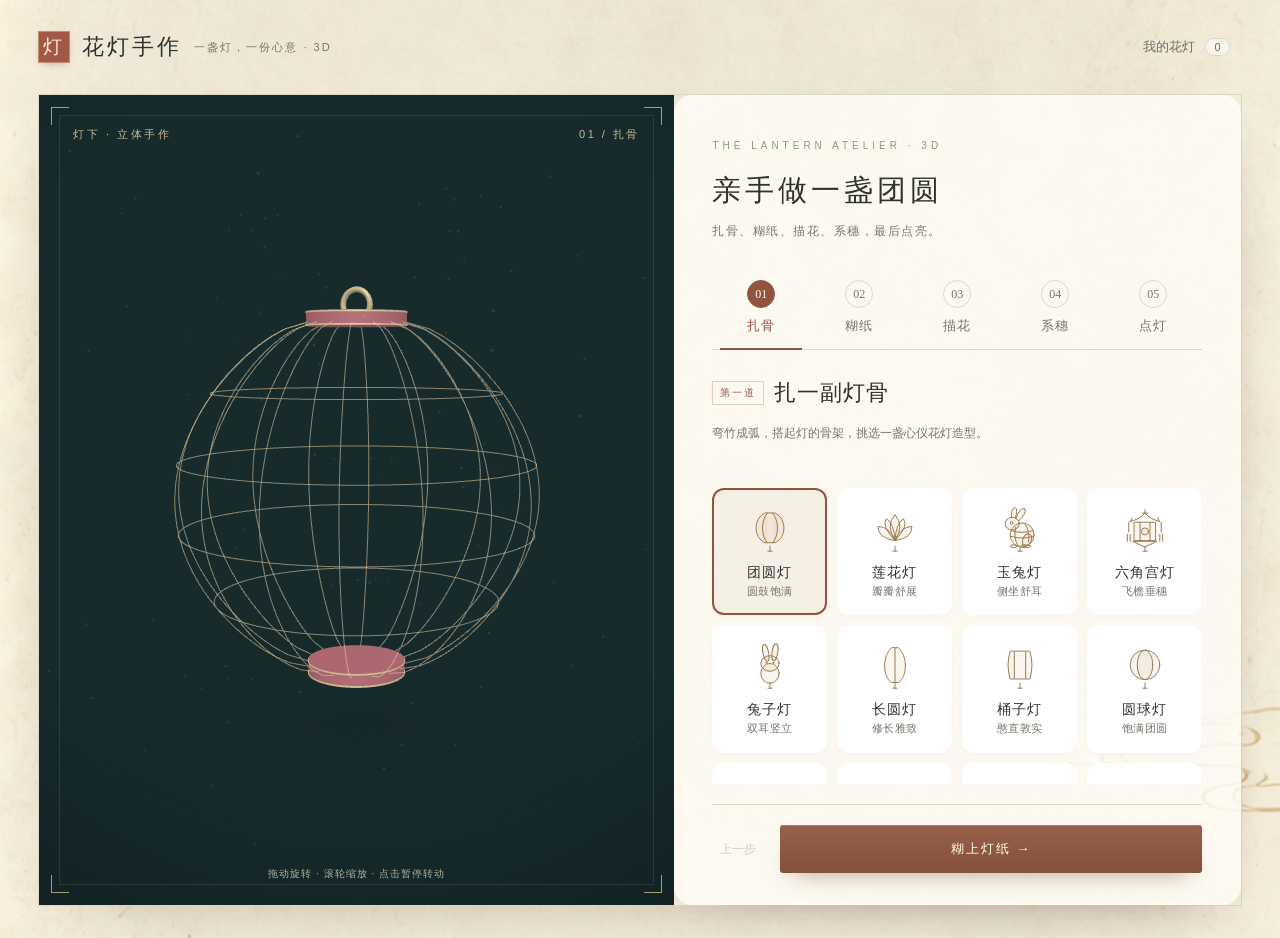
==== commit 82ec67f6: "花灯" ====
--- a/xhs/minitools/huadeng3d/index.html
+++ b/xhs/minitools/huadeng3d/index.html
@@ -54,6 +54,11 @@
             <button class="primary" id="generateButton" hidden>生成图片 →</button>
           </footer>
           <div class="result-actions" id="resultActions" hidden>
+            <div class="poster-bg" id="posterBg">
+              <span class="poster-bg-label">背景</span>
+              <button class="bg-chip is-active" data-bg="paper" type="button">宣纸</button>
+              <label class="bg-chip bg-chip--file">自定义<input type="file" id="bgFile" accept="image/*" hidden /></label>
+            </div>
             <button class="primary" id="downloadButton">保存高清纪念图 ↓</button>
             <button class="quiet" id="saveButton">收入收藏</button>
             <button class="quiet" id="restartButton">再做一盏</button>
--- a/xhs/minitools/huadeng3d/style.css
+++ b/xhs/minitools/huadeng3d/style.css
@@ -22,7 +22,7 @@
 body {
   margin: 0; min-height: 100vh;
   color: var(--ink); font-family: var(--sans);
-  background: linear-gradient(180deg, #f9f6ee 0%, var(--paper) 46%, #efe9da 100%);
+  background: #f4efe4 url("assets/bg.png") center / cover no-repeat fixed;
 }
 /* 极细的纸张肌理，让底色不再是纯平色 */
 body::before {
@@ -55,7 +55,7 @@
 /* ---------- 展示舞台（3D 渲染区） ---------- */
 .workspace {
   display: grid; grid-template-columns: 1.12fr 1fr; min-height: 700px;
-  border: 1px solid var(--line); background: var(--card);
+  border: 1px solid var(--line); background: transparent;
   box-shadow: 0 30px 70px -50px rgba(70, 55, 35, .45);
 }
 .stage { position: relative; min-width: 0; overflow: hidden; background: #172b2d; display: flex; flex-direction: column; align-items: center; }
@@ -90,7 +90,7 @@
 @keyframes ignite { from { filter: brightness(.4); } 60% { filter: brightness(1.25); } to { filter: brightness(1); } }
 
 /* ---------- 工作台 ---------- */
-.workbench { display: flex; flex-direction: column; padding: 40px 3vw 32px; padding: 40px clamp(24px, 3vw, 44px) 32px; min-width: 0; }
+.workbench { display: flex; flex-direction: column; padding: 40px clamp(24px, 3vw, 44px) 32px; min-width: 0; background: rgba(255, 253, 247, .82); border-radius: 18px; box-shadow: 0 20px 50px -40px rgba(70, 55, 35, .5); }
 .eyebrow { font-size: 10px; color: #9a927e; letter-spacing: 4px; }
 .intro h2 { font-family: var(--serif); font-size: 29px; font-weight: 400; letter-spacing: 4px; margin: 18px 0 12px; }
 .intro p { color: var(--muted); font-size: 12px; letter-spacing: 1.5px; }
@@ -208,20 +208,19 @@
 .export-note { width: 100%; text-align: center; color: #84877d; font-size: 11px; line-height: 1.7; letter-spacing: 1px; margin: 2px 0 10px; }
 
 /* ---------- 收藏 ---------- */
-.collection { padding-top: 24px; }
+.collection { padding-top: 24px; max-height: calc(100vh - 96px); display: flex; flex-direction: column; }
 .collection-heading {
-  display: flex; justify-content: space-between; align-items: center;
-  position: sticky; top: 0; z-index: 2;
-  padding-bottom: 12px; margin-bottom: 8px;
-  background: var(--paper);
+  display: flex; justify-content: space-between; align-items: center; flex: 0 0 auto;
+  padding-bottom: 12px; margin-bottom: 24px;
+  background: transparent;
 }
 .collection-heading h2 { margin-right: auto; }
 .collection h2 { font-family: var(--serif); font-weight: 400; letter-spacing: 3px; margin: 6px 0 0; }
-.collection-grid { display: grid; grid-template-columns: repeat(3, 1fr); grid-gap: 20px; margin-top: 20px; }
+.collection-grid { display: grid; grid-template-columns: repeat(3, 1fr); grid-gap: 20px; margin-top: 20px; flex: 1 1 auto; min-height: 0; overflow-y: auto; scrollbar-width: thin; scrollbar-color: var(--line-strong) transparent; }
 .collection-grid > p { grid-column: 1 / -1; padding: 64px 20px; text-align: center; color: var(--muted); border: 1px dashed var(--line-strong); }
 .saved { border: 1px solid var(--line); background: var(--card); padding: 12px; min-width: 0; transition: border-color .2s var(--ease), box-shadow .2s var(--ease); }
 .saved:hover { border-color: var(--line-strong); box-shadow: 0 14px 30px -22px rgba(70, 55, 35, .4); }
-.saved img { width: 100%; aspect-ratio: 3 / 4; object-fit: contain; background: #172b2d; }
+.saved img { width: 100%; aspect-ratio: 4 / 5; object-fit: contain; background: #f4efe4; }
 .saved h3 { font-size: 15px; font-weight: 400; letter-spacing: 1px; overflow-wrap: anywhere; }
 .saved p { font-size: 12px; color: var(--muted); overflow-wrap: anywhere; }
 
@@ -388,10 +387,11 @@
   }
   .step-content.wish-step .wish-fields input:last-child { margin-bottom: 0; }
   .step-content.result-step .step-description { margin-bottom: 4px; }
-  .collection { padding: 0 16px 16px; min-height: 0; overflow-y: auto; padding-bottom: calc(16px + var(--safe-area-inset-bottom, env(safe-area-inset-bottom, 0px))); }
+  .collection { padding: 0 16px 16px; min-height: 0; display: flex; flex-direction: column; overflow: hidden; padding-bottom: calc(16px + var(--safe-area-inset-bottom, env(safe-area-inset-bottom, 0px))); }
   .collection-heading {
-    padding: 16px 0 10px; margin-bottom: 4px;
-    background: var(--paper);
+    flex: 0 0 auto;
+    padding: 16px 0 10px; margin-bottom: 20px;
+    background: transparent;
   }
   .collection-heading .eyebrow { font-size: 9px; letter-spacing: 3px; }
   .collection-heading h2 { font-size: 22px; margin-top: 4px; }
@@ -401,7 +401,7 @@
     background: transparent;
   }
   #returnButton:hover { background: transparent; }
-  .collection-grid { grid-template-columns: repeat(2, minmax(0, 1fr)); gap: 10px; margin-top: 4px; }
+  .collection-grid { grid-template-columns: repeat(2, minmax(0, 1fr)); gap: 10px; margin-top: 4px; flex: 1 1 auto; min-height: 0; overflow-y: auto; -webkit-overflow-scrolling: touch; scrollbar-width: thin; scrollbar-color: var(--line-strong) transparent; }
 }
 
 /* 短屏和软键盘弹出时，允许页面滚动以保证输入与操作可达。 */
@@ -474,3 +474,15 @@
   display: flex; align-items: center; justify-content: center;
   color: #c6b991; font-size: 13px; letter-spacing: 1px; text-align: center; padding: 24px;
 }
+
+/* 结果页背景选择器 */
+.poster-bg { display: flex; align-items: center; gap: 8px; flex-wrap: wrap; margin-bottom: 14px; }
+.poster-bg-label { font-size: 13px; color: #8a7a56; margin-right: 2px; }
+.bg-chip {
+  font: 13px/1 "PingFang SC", "Microsoft YaHei", sans-serif; color: #6e6253;
+  padding: 7px 13px; border: 1px solid var(--line-strong); border-radius: 999px;
+  background: rgba(255, 255, 255, .6); cursor: pointer; transition: all .15s ease;
+}
+.bg-chip:hover { border-color: var(--ink); }
+.bg-chip.is-active { background: var(--ink); color: #fff7e6; border-color: var(--ink); }
+.bg-chip--file { display: inline-flex; align-items: center; }
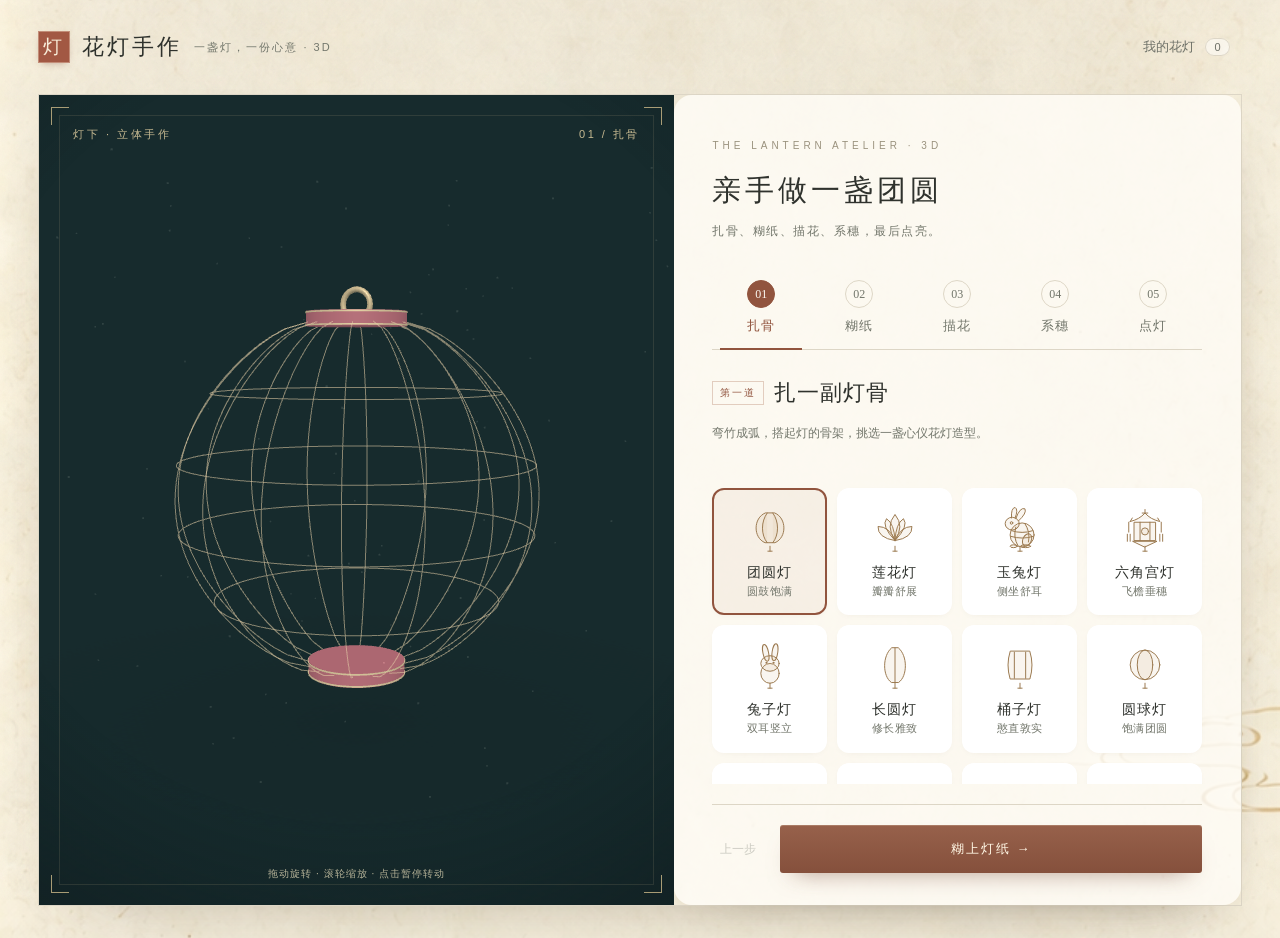
==== commit cae86f5c: "花灯" ====
--- a/xhs/minitools/huadeng3d/index.html
+++ b/xhs/minitools/huadeng3d/index.html
@@ -57,6 +57,7 @@
             <div class="poster-bg" id="posterBg">
               <span class="poster-bg-label">背景</span>
               <button class="bg-chip is-active" data-bg="paper" type="button">宣纸</button>
+              <button class="bg-chip" data-bg="dark" type="button">深色</button>
               <label class="bg-chip bg-chip--file">自定义<input type="file" id="bgFile" accept="image/*" hidden /></label>
             </div>
             <button class="primary" id="downloadButton">保存高清纪念图 ↓</button>
